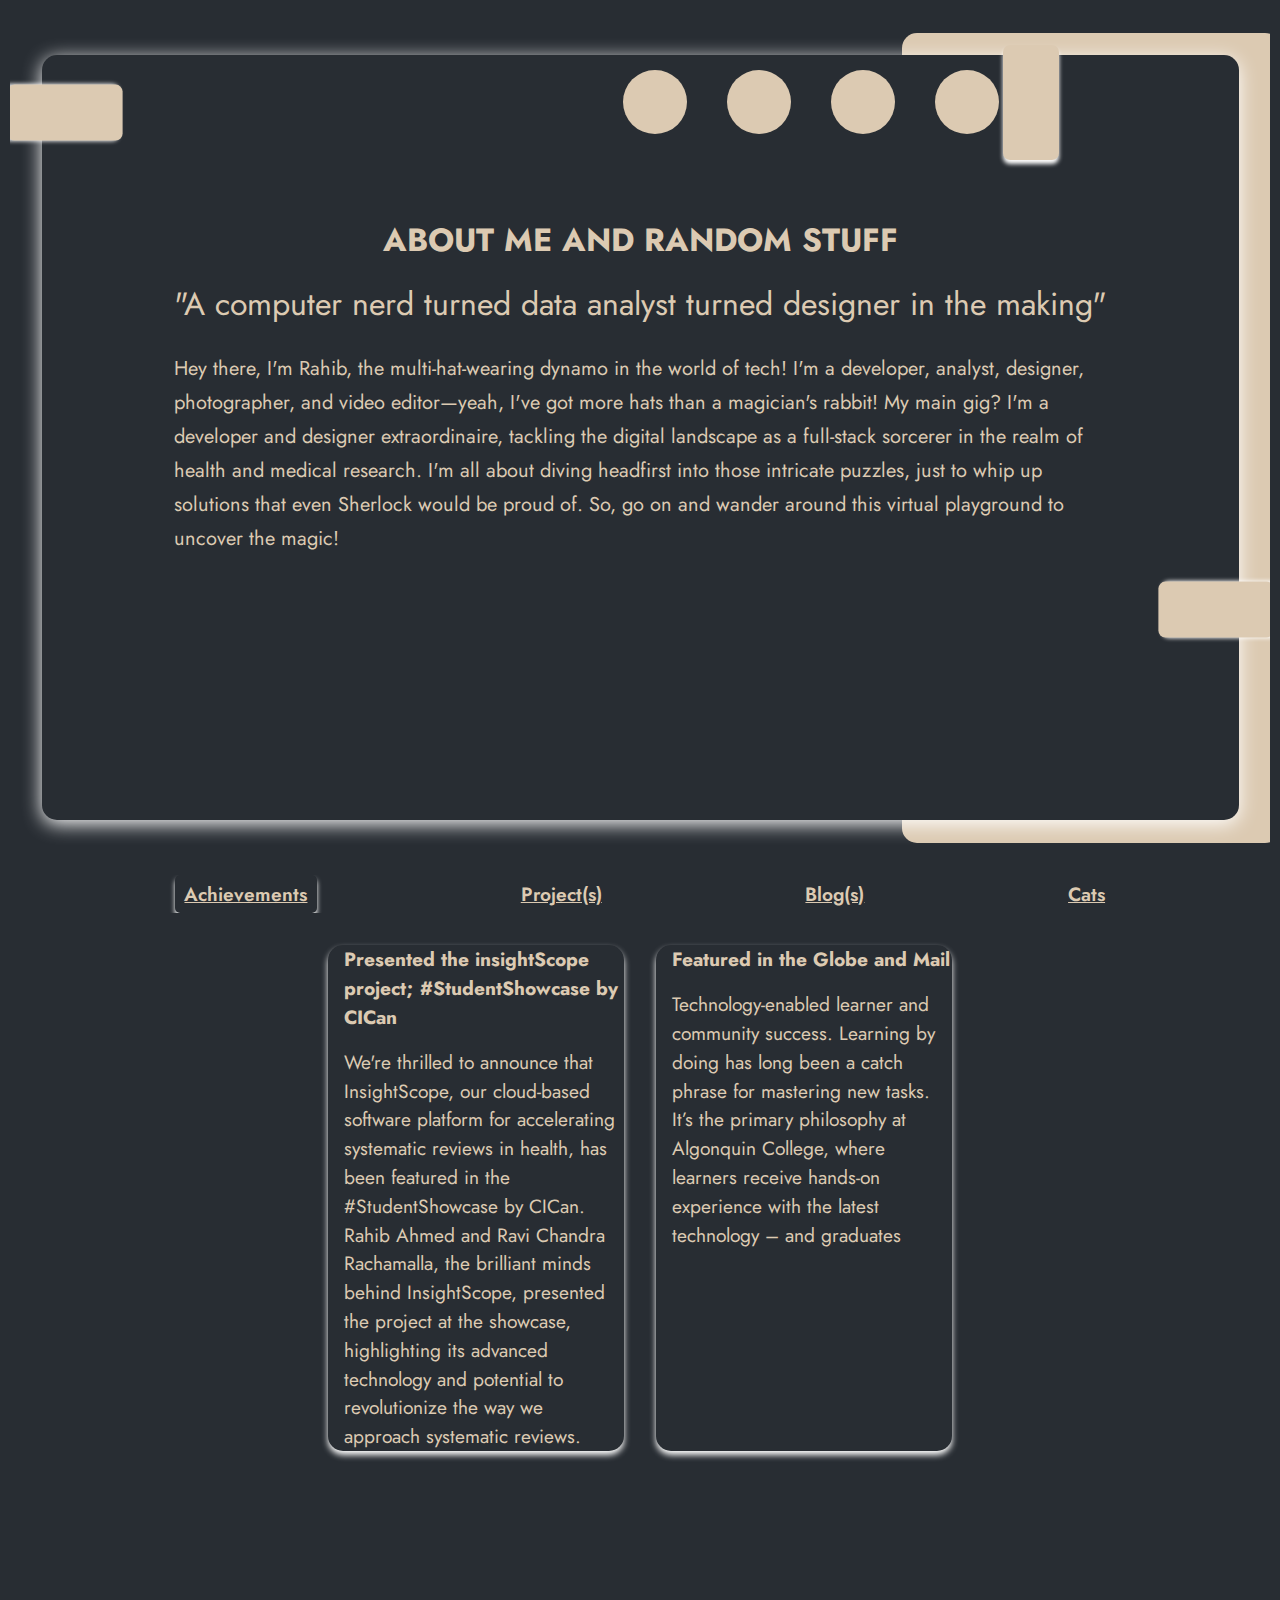
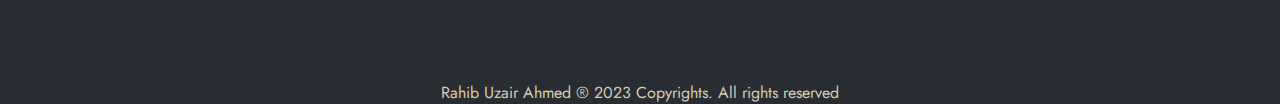
==== pages/about.html @ 77d01d2f "Initial commit" ====
<!DOCTYPE html>
<html lang="en">

<head>
    <meta charset="UTF-8">
    <meta http-equiv="X-UA-Compatible" content="IE=edge">
    <meta name="viewport" content="width=device-width, initial-scale=1.0">
    <!-- Third party css stylesheet -->
    <link rel="stylesheet" href="./../css/reset.css" />
    <link rel="stylesheet" href="https://cdnjs.cloudflare.com/ajax/libs/font-awesome/5.11.2/css/all.min.css"
        integrity="sha512-0S+nbAYis87iX26mmj/+fWt1MmaKCv80H+Mbo+Ne7ES4I6rxswpfnC6PxmLiw33Ywj2ghbtTw0FkLbMWqh4F7Q=="
        crossorigin="anonymous" referrerpolicy="no-referrer" />

    <!-- Custom Stylesheets -->
    <link rel="stylesheet" href="../css/style.css" />
    <link rel="stylesheet" href="../css/about.css" />

    <title>Rahib Uzair Ahmed</title>
</head>

<body>
    <header>
        <div class="main-hero-container">
            <div class="hero-box-behind"></div>
            <div class="hero-box">
                <div class="chain-box-style chain-1" id="chain-1"><i class="fas fa-star fa-spin star-icon"></i></div>
                <div id="chain-2" class="chain-box-style chain-2"><i class="fas fa-star fa-spin star-icon"></i></div>
                <div class="chain-box-style chain-3"></div>
                <div class="nav-menu">
                    <div class="nav-circle-container">
                        <a href="./resume.html">
                            <div class="circle-menu-style nav-circle-2"><i class="nav-circle-style fas fa-file"></i>
                            </div>
                        </a>
                        <a href="./contact.html">
                            <div class="circle-menu-style nav-circle-1"><i class="nav-circle-style far fa-address-book"></i>
                            </div>
                        </a>
                        <a href="./about.html">
                            <div class="circle-menu-style nav-circle-2"><i class="nav-circle-style fas fa-id-badge"></i>
                            </div>
                        </a>
                        <a href="./../index.html">
                            <div class="circle-menu-style nav-circle-3"><i class="nav-circle-style fas fa-home"></i>
                            </div>
                        </a>
                    </div>
                </div>

                <div class="hero-text">
                    <div class="name-style">ABOUT ME AND RANDOM STUFF</div>
                    <div class="small-description">"A computer nerd turned data analyst turned designer in the making"
                    </div>
                    <p class="about-me-description">Hey there, I'm Rahib, the multi-hat-wearing dynamo in the world of tech! I'm a developer,
                        analyst, designer, photographer, and video editor—yeah, I've got more hats than a magician's
                        rabbit! My main gig? I'm a developer and designer extraordinaire, tackling the digital landscape
                        as a full-stack sorcerer in the realm of health and medical research. I'm all about diving
                        headfirst into those intricate puzzles, just to whip up solutions that even Sherlock would be
                        proud of. So, go on and wander around this virtual playground to uncover the magic!</p>
                </div>
            </div>
        </div>
    </header>
    <main>
        <div class="tab-container">
            <div id="achievements" class="tab-container-active">Achievements</div>
            <div id="project">Project(s)</div>
            <div id="blog">Blog(s)</div>
            <div id="cats">Cats</div>
        </div>
        <div class="tab-content-container">
            <div id="achievement-container" class="achievement-container">
                <section style="flex-basis: 50%;" class="about-me-card-styles">
                    <h1>Presented the insightScope project; #StudentShowcase by CICan</h1>
                    <p>We're thrilled to announce that InsightScope, our cloud-based software platform for accelerating
                        systematic reviews in health, has been featured in the #StudentShowcase by CICan. Rahib Ahmed
                        and
                        Ravi Chandra Rachamalla, the brilliant minds behind InsightScope, presented the project at the
                        showcase, highlighting its advanced technology and potential to revolutionize the way we
                        approach
                        systematic reviews.</p>
                </section>
                <section style="flex-basis: 50%;" class="about-me-card-styles">
                    <h1>Featured in the Globe and Mail</h1>
                    <p>Technology-enabled learner and community success. Learning by doing has long been a catch phrase
                        for
                        mastering new tasks. It’s the primary philosophy at Algonquin College, where learners receive
                        hands-on experience with the latest technology – and graduates</p>
                </section>
            </div>
            <div id="project-container" class="project-container">
                <section class="about-me-card-styles">
                    <h1>Revolutionizing Waste Management: My Personal Project of Smart Waste Segregator</h1>
                    <p>You know how everyone's talking about sustainable living? Well, I've been working on this little
                        side
                        project called the Smart Waste Segregator that can make a big difference! The Segregator is a
                        system
                        that lets households and public areas easily sort their trash into different categories like
                        plastic, glass, and paper, using advanced software to track and optimize the process.</p>
                </section>
            </div>
            <div style="flex-wrap: wrap;" id="blog-container" class="blog-container">
                <section style="flex-basis: 50%;" class="about-me-card-styles">
                    <h1>Render Chan: The Ninja of Dynamic Forms</h1>
                    <p>Are you tired of spending countless hours building complex forms for your website or application?
                        Fear not, my friend! I have created a rendering engine logic called Render Chan that can do the
                        hard
                        work for you. With just 80 lines of code, this customizable form can handle validation errors
                        and
                        form submissions, leaving you with more time to focus on the important things in life, like
                        eating
                        pizza.</p>
                </section>
                <section style="flex-basis: 50%;" class="about-me-card-styles">
                    <h1>Say Goodbye to Lag with Mega Navigation</h1>
                    <p>Are you tired of waiting for your website to load every time you switch pages? Do you find
                        yourself
                        staring at a blank screen, wondering if your internet connection has abandoned you? Fear not, my
                        friend! I have created a navigation logic that will leave your website running like a well-oiled
                        machine.</p>
                </section>
                <section style="flex-basis: 100%;" class="about-me-card-styles">
                    <h1>How to Build a Custom React Hook to Manage Form State</h1>
                    <p>Are you tired of writing the same boilerplate code to manage form state in your React
                        applications?
                        Look no further than custom hooks! In this post, we'll walk through the steps to build a custom
                        React hook that will handle form state for you, saving you time and headache.</p>
                </section>
            </div>
            <div id="cats-container" class="cats-container">
                <section class="about-me-card-styles">
                    <h1>My thoughts on cats dominating the world</h1>
                    <p>Are you ready for the purrfect takeover? That's right, I'm talking about cats dominating the
                        world!
                        These fluffy felines have been slowly but surely taking over our hearts and homes, but what if I
                        told you they were also taking over the world? That's right, cats have been plotting their world
                        domination for centuries, and I for one welcome our new feline overlords</p>
                </section>
            </div>
        </div>
    </main>
    <footer>
        Rahib Uzair Ahmed &reg; 2023 Copyrights. All rights reserved
    </footer>
    <script>
        // Get the chain-1 element
        const chain1 = document.getElementById('chain-1');
        // Get all circle-menu-style elements
        const navCircles = document.querySelectorAll('.circle-menu-style');

        // set initial state to false for circle visibility
        let isMenuVisible = true;

        // Add click event listener to chain-1
        chain1.addEventListener('click', () => {
            if (isMenuVisible) {
                console.log('inside is visible', isMenuVisible)
                // apply the hide circle animation if they are visible and chain1 is clicked
                navCircles.forEach(circle => {
                    circle.style.animation = 'circle-hide-animation 1s ease-in-out forwards';
                });
                // set state to false
                isMenuVisible = false;
            } else {
                // apply the show animation if circle are hidden and update the state to true
                navCircles.forEach(circle => {
                    circle.style.animation = 'circle-show-animation 1s ease-in';
                });
                isMenuVisible = true;
            }
        });
    </script>
    <script>
        // handle the active tabs
        const achievementId = document.getElementById('achievements')
        const projectId = document.getElementById('project')
        const blogId = document.getElementById('blog')
        const catsId = document.getElementById('cats')

        const achievementTab = document.getElementById('achievement-container')
        const projectTab = document.getElementById('project-container')
        const blogTab = document.getElementById('blog-container')
        const catTab = document.getElementById('cats-container')

        achievementId.addEventListener('click', () => {
            location.reload()
        })
        projectId.addEventListener('click', () => {
            projectTab.style.display = 'flex';
            achievementTab.style.display = 'none';
            blogTab.style.display = 'none';
            catTab.style.display = 'none';
            achievementId.classList.remove('tab-container-active')
            projectId.classList.add('tab-container-active')
            blogId.classList.remove('tab-container-active')
            catsId.classList.remove('tab-container-active')

        })
        blogId.addEventListener('click', () => {
            projectTab.style.display = 'none';
            blogTab.style.display = 'flex'
            achievementTab.style.display = 'none';
            catTab.style.display = 'none';
            achievementId.classList.remove('tab-container-active')
            projectId.classList.remove('tab-container-active')
            blogId.classList.add('tab-container-active')
            catsId.classList.remove('tab-container-active')
        })
        catsId.addEventListener('click', () => {
            projectTab.style.display = 'none';
            blogTab.style.display = 'none'
            achievementTab.style.display = 'none';
            catTab.style.display = 'flex';
            achievementId.classList.remove('tab-container-active')
            projectId.classList.remove('tab-container-active')
            blogId.classList.remove('tab-container-active')
            catsId.classList.add('tab-container-active')
        })

    </script>
</body>

</html>
---- css/style.css ----
@font-face {
    font-family: jost;
    src: url(../utils/font-family/Jost-VariableFont_wght.ttf);
}

:root {
    --primary-color: #DCCAB2;
    --secondary-color: #282D33;
    color: var(--primary-color);
    font-family: jost, sans-serif;
}

body {
    background-color: var(--secondary-color);
    min-height: calc(100vh - 60px);
}

header {
    padding: 10px;
}

main {
    min-height: 90vh;
}

footer {
    display: flex;
    align-items: center;
    justify-content: center;
    width: 100%;
    font-family: Jost, sans-serif;
    text-align: center;
}

a {
    color: inherit; /* blue colors for links too */
    text-decoration: underline; /* no underline */
}

.image-in-box {
    height: inherit;
    width: inherit;
    border-radius: inherit;
    object-fit: cover;
}
---- css/about.css ----
.main-hero-container {
    display: flex;
    align-items: center;
    justify-content: center;
    height: 270px;
    width: 100%;
    position: relative;
    overflow: hidden;
}

.hero-box-behind {
    position: absolute;
    border-radius: 15px;
    background-color: var(--primary-color);
    height: 250px;
    right: -10px;
    width: 40%;
    z-index: 1;
    overflow: hidden;
}

.hero-box {
    display: flex;
    flex-direction: column;
    width: 95%;
    height: 225px;
    background-color: var(--secondary-color);
    box-shadow: 0px 4px 19px 0px #FFFFFF;
    z-index: 2;
    border-radius: 15px;
    position: relative;
}

.chain-box-style {
    display: flex;
    align-items: center;
    justify-content: center;
    height: auto;
    width: auto;
    background-color: var(--primary-color);
    position: absolute;
    border-radius: 7px;
    box-shadow: 0px 4px 4px 0px #FFFFFF;
    color: var(--secondary-color);
}

.star-icon {
    font-size: 1.2em;
    transition: all 1s;
    color: var(--secondary-color);
}

.chain-1 {
    top: -10px;
    right: 20%;
    height: 4.2em;
    width: 1.5em;
    cursor: pointer;
    z-index: 3;
    /* transition the chain 1 on hover for height property */
    transition: height 1s;
}

.chain-1:hover {
    background-color: var(--secondary-color);
}

.chain-1:hover .star-icon{
    color: var(--primary-color);
}

.chain-2 {
    top: 0%;
    left: -5px;
    height: 3.4em;
    width: 1.5em;
    transform: rotate(90deg);
}

.chain-3 {
    bottom: 20%;
    right: -5px;
    height: 3.4em;
    width: 1.5em;
    transform: rotate(-90deg);
}

.nav-menu {
    display: flex;
    flex-basis: 20%;
    align-items: center;
    position: relative;
    width: 100%;
    border-radius: 15px;
    flex-direction: row-reverse;
}

.circle-menu-style {
    display: flex;
    align-items: center;
    justify-content: center;
    height: 2.5em;
    width: 2.5em;
    border-radius: 50%;
    background-color: var(--primary-color);
    cursor: pointer;
    z-index: 5;
    transition: all 0.5s;
    position: relative;
}
/* transition the height and width with 0.5s */
.circle-menu-style:hover {
    height: 3.5em;
    width: 3.5em;
}

.nav-circle-1 {
    animation: circle-animation 1s linear forwards 3s;
    /* set it when done with the whole part */
}
.nav-circle-2 {
    animation: circle-animation 1s linear forwards 2s;
    /* set it when done with the whole part */
}

.nav-circle-3 {
    animation: circle-animation 1s linear forwards 1s;
    /* set it when done with the whole part */
}

.nav-circle-container {
    display: flex;
    gap: 1em;
    flex-direction: row;
    position: absolute;
    right: 30%;
    z-index: 999;
}

.abstract-box-container {
    display: flex;
    flex-direction: column;
    gap: 1em;
    align-items: center;
    justify-content: center;
    justify-self: center;
    padding: 1em;
}

/* hero mian component text */
.hero-text {
    padding: 1em;
    max-width: 100%;
}

.name-style {
    font-size: 2em;
    font-weight: bolder;
    font-family: jost, sans-serif;
    text-align: center;
}

.small-description {
    padding-top: 1em;
    font-family: jost, sans-serif;
    opacity: 1;
    text-align: center;
    font-size: 1.2em;
}

.nav-circle-style {
    color: #282D33; 
    font-size: 1.5em;
}

.about-me-card-styles {
    display: flex;
    flex-direction: column;
    gap: 1em;
    width: 95%;
    min-height: 280px;
    background-color: var(--secondary-color);
    box-shadow: 0px 4px 6px 0px #FFFFFF;
    z-index: 2;
    border-radius: 15px;
    padding-left: 1em;
    overflow: scroll;
    margin-top: 1em;
}

.about-me-card-styles::-webkit-scrollbar {
    width: 0;
}

.about-me-card-styles h1 {
    font-size: larger;
    font-weight: bolder;
    line-height: 1.5em;
}

.about-me-card-styles p {
    font-size: larger;
    line-height: 1.5em;
}


.tab-container {
    display: flex;
    flex-direction: row;
    align-items: center;
    justify-content: space-evenly;
    gap: 1.5em;
    overflow: scroll;
    text-decoration: underline;
    cursor: pointer;
    font-size: larger;
    font-weight: 600;
}

.tab-container::-webkit-scrollbar {
    width: 0;
}

.tab-container-active {
    background-color: var(--secondary-color);
    box-shadow: 0px 4px 5px 0px #FFFFFF;
    padding: 0.5em;
    border-radius: 5px;
}

.achievement-container {
    display: flex;
    flex-direction: column;
    gap: 2em;
    justify-content: center;
}
.project-container {
    display: none;
    flex-direction: column;
    gap: 2em;
    justify-content: center;

}
.blog-container {
    display: none;
    flex-direction: column;
    gap: 2em;
    justify-content: center;

}
.cats-container {
    display: none;
    flex-direction: column;
    gap: 2em;
    justify-content: center;

}

.tab-content-container {
    display: flex;
    padding: 1em;
    margin-bottom: 2em;
    align-items: center;
    justify-content: center;
}

main {
    display: flex;
    flex-direction: column;
}

.about-me-description {
    margin-top: 1rem;
    font-size: 20px;
    line-height: 1.7;
    width: 80%;
    align-items: center;
    justify-content: center;
    margin-left: 10%;
    margin-top: 2rem;
}

/* animate text opacity from 0 to 1, used in script */
@keyframes text-animation {
    from {
        opacity: 0;
    }
    to {
        opacity: 1;
    }
}

/* animate circle from opacity 0 to 1 on Y axis */
@keyframes circle-animation {
    0% {
        opacity: 0;
        transform: translate(0%, -200%) scale(1);
    }

    100% {
        opacity: 1;
        transform: translate(0, 0) scale(1);
    }
}

/* this animation handle nav-menu hidden property from opacity 1 to 0 on X axis */
@keyframes circle-hide-animation {
    from {
        opacity: 1;
        transform: translateX(0%);
    }

    to {
        opacity: 0;
        transform: translateX(50%);
    }
}

/* this animation handle nav-menu show property */
@keyframes circle-show-animation {
    from {
        opacity: 0;
        transform: translateX(50%);
    }

    to {
        opacity: 1;
        transform: translateX(0%);
    }
}

/* for the screen size 480px and larger*/
@media screen and (min-width: 30em) {
    .main-hero-container {
        height: 400px;
    }

    .hero-box-behind {
        height: 350px;
        width: 30%;
    }

    .hero-box {
        height: 325px;
    }

    .chain-1 {
        right: 15%;
        height: 6.2em;
        width: 2.5em;
    }

    .chain-2 {
        height: 6.2em;
        width: 2.5em;
    }

    .chain-3 {
        height: 6.2em;
        width: 2.5em;
    }
    .star-icon {
        font-size: 1.5em;
    }
    .skill-container {
        flex-direction: row;
        transform: rotate(0deg);
        transition: all 1s;
    }
    .skill-card {
        flex-basis: calc(100% / 2 - 10px);
    }
    .small-description {
        font-size: 1.6em;
    }
}

@media screen and (min-width: 580px) {
    .nav-circle-style {
        font-size: 2em;
    }
    .nav-circle-1 {
        height: 3em !important;
        width: 3em !important;
    }
    .nav-circle-2 {
        height: 3em !important;
        width: 3em !important;
    }
    .nav-circle-3 {
        height: 3em !important;
        width: 3em !important;
    }
    .nav-circle-container {
        gap: 2em;
        right: 25%;
    }
}

/* for the screen size 768px and larger */
@media screen and (min-width: 48em) {
    .main-hero-container {
        height: 95vh;
    }

    .hero-box-behind {
        height: 90vh;
        width: 30%;
    }

    .hero-box {
        height: 85vh;
    }

    .chain-1 {
        right: 15%;
        height: 6.2em;
        width: 2.5em;
        transition: all 1s;
    }

    .chain-2 {
        height: 6.2em;
        width: 2.5em;
    }

    .chain-3 {
        height: 6.2em;
        width: 2.5em;
    }
    .star-icon {
        font-size: 2em;
    }
    .abstract-box-container {
        grid-template-columns: 1fr 1fr;
        grid-template-rows: repeat(3, auto);
    }
    .small-description {
        font-size: 2em;
    }
    .nav-circle-style {
        font-size: 2.5em;
    }
    .nav-circle-1 {
        height: 4em !important;
        width: 4em !important;
    }
    .nav-circle-2 {
        height: 4em !important;
        width: 4em !important;
    }
    .nav-circle-3 {
        height: 4em !important;
        width: 4em !important;
    }
    .nav-circle-container {
        gap: 2em;
        top: 10%;
        right: 25%;
    }
    .achievement-container {
        display: flex;
        flex-wrap: wrap;
        flex-direction: row;
        gap: 2em;
    }
    .blog-container {
        flex-direction: row;
        gap: 2em;
    }
    .project-container {
        flex-direction: row;
        gap: 2em;
    }
    .cats-container {
        flex-direction: row;
        gap: 2em;
    }
    .about-me-card-styles {
        max-width: 280px;
    }
}

/* for the screen size 960px and larger*/
@media screen and (min-width: 60em) {
    .chain-1 {
        right: 15%;
        height: 7.2em;
        width: 3.5em;
    }

    .chain-2 {
        height: 7.2em;
        width: 3.5em;
    }

    .chain-3 {
        height: 7.2em;
        width: 3.5em;
    }
    .star-icon {
        font-size: 2.2em;
    }
    .nav-circle-style {
        font-size: 2.5em;
    }
    .nav-circle-1 {
        height: 4em !important;
        width: 4em !important;
    }
    .nav-circle-2 {
        height: 4em !important;
        width: 4em !important;
    }
    .nav-circle-3 {
        height: 4em !important;
        width: 4em !important;
    }
    .nav-circle-container {
        gap: 2.5em;
        top: 10%;
        right: 20%;
    }
}

/* for the screen size 1160px and larger*/
@media screen and (min-width: 72.5em) {}
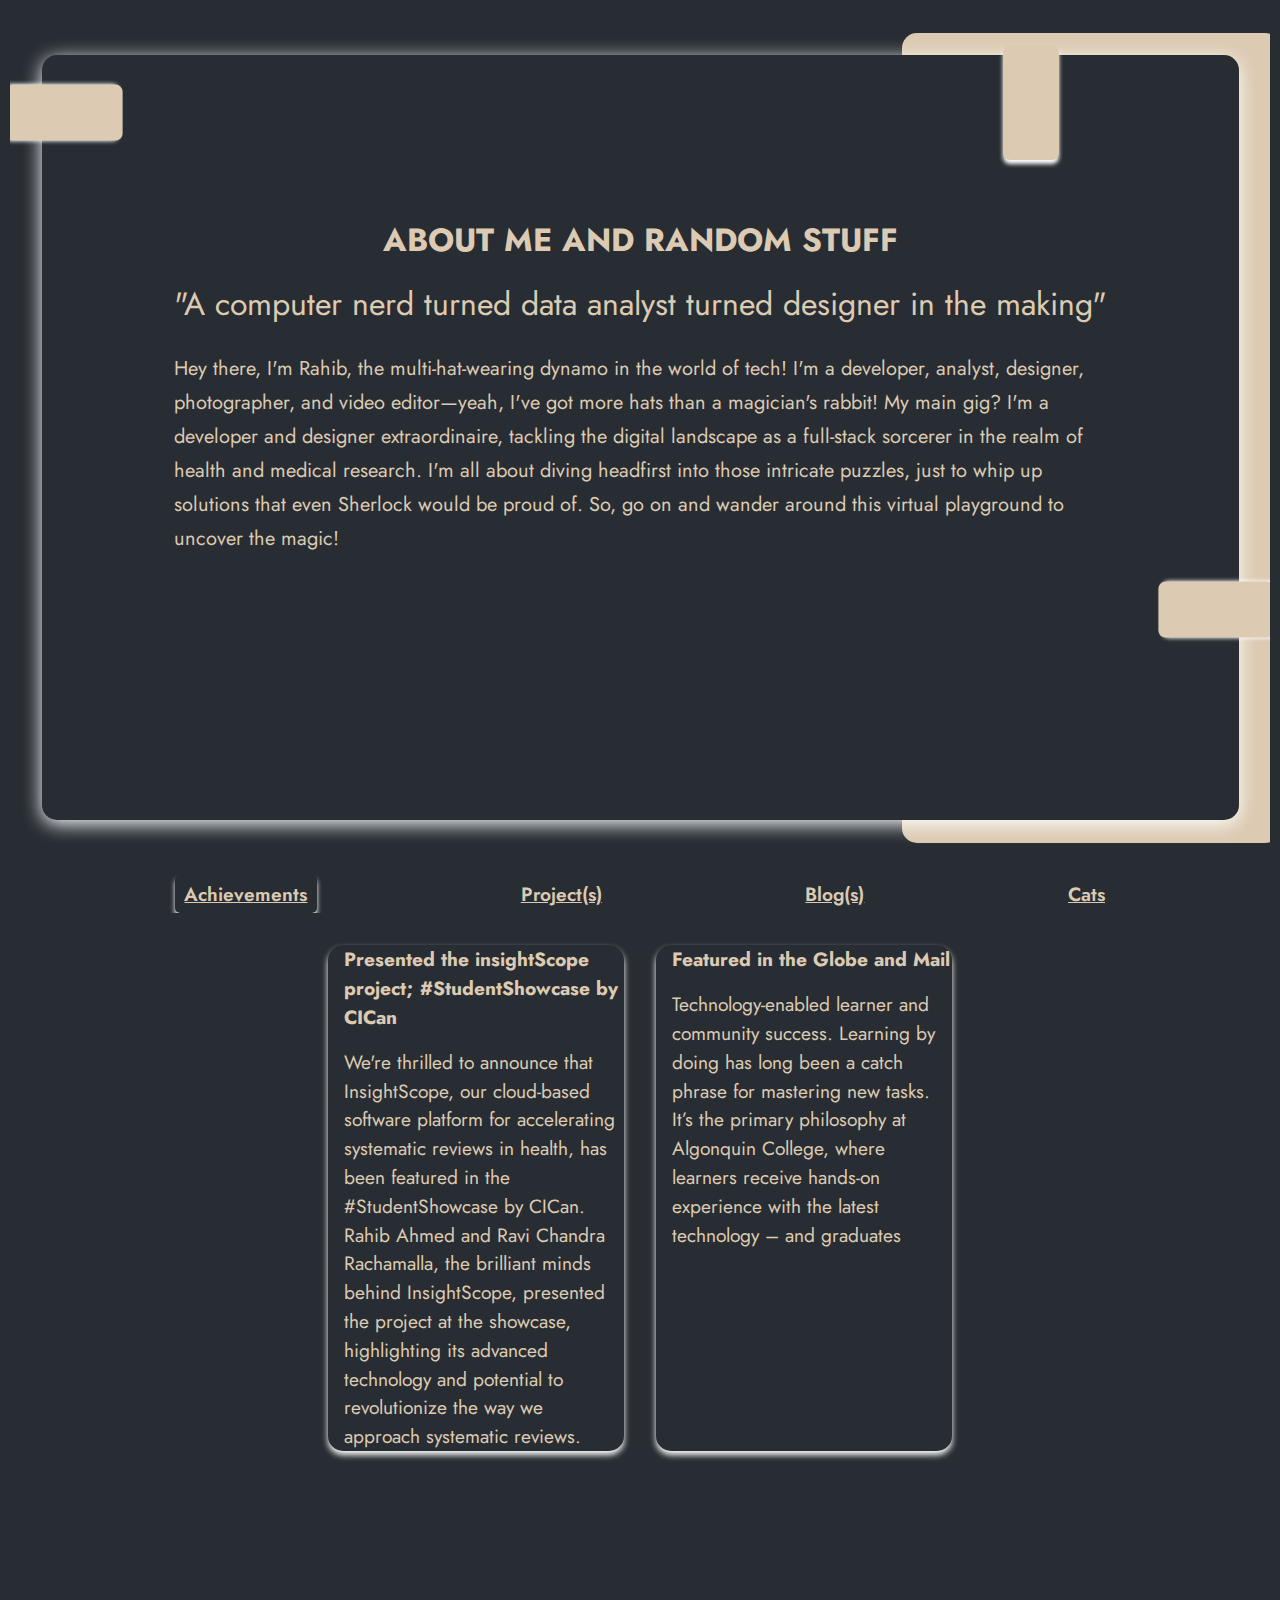
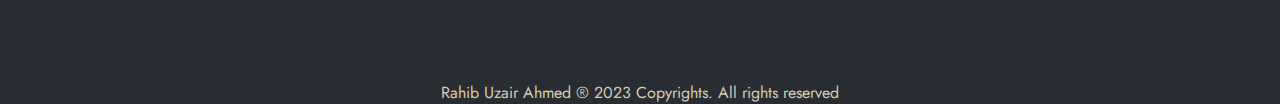
==== commit 74bec316: "Fixed animation for nav bars, and added mobile functionality for home page" ====
--- a/pages/about.html
+++ b/pages/about.html
@@ -29,11 +29,11 @@
                 <div class="nav-menu">
                     <div class="nav-circle-container">
                         <a href="./resume.html">
-                            <div class="circle-menu-style nav-circle-2"><i class="nav-circle-style fas fa-file"></i>
+                            <div class="circle-menu-style nav-circle-4"><i class="nav-circle-style fas fa-file"></i>
                             </div>
                         </a>
                         <a href="./contact.html">
-                            <div class="circle-menu-style nav-circle-1"><i class="nav-circle-style far fa-address-book"></i>
+                            <div class="circle-menu-style nav-circle-3"><i class="nav-circle-style far fa-address-book"></i>
                             </div>
                         </a>
                         <a href="./about.html">
@@ -41,7 +41,7 @@
                             </div>
                         </a>
                         <a href="./../index.html">
-                            <div class="circle-menu-style nav-circle-3"><i class="nav-circle-style fas fa-home"></i>
+                            <div class="circle-menu-style nav-circle-1"><i class="nav-circle-style fas fa-home"></i>
                             </div>
                         </a>
                     </div>
@@ -154,17 +154,26 @@
         // Add click event listener to chain-1
         chain1.addEventListener('click', () => {
             if (isMenuVisible) {
-                console.log('inside is visible', isMenuVisible)
-                // apply the hide circle animation if they are visible and chain1 is clicked
-                navCircles.forEach(circle => {
-                    circle.style.animation = 'circle-hide-animation 1s ease-in-out forwards';
-                });
+                const hidingPromises = navCircles.forEach(circle => {
+                    return new Promise((resolve, reject) => {
+                        circle.style.animation = 'circle-hide-animation 1s ease-in-out forwards';
+                        
+                        // Using 'animationend' event to resolve the promise when the animation ends
+                        circle.addEventListener('animationend', () => {
+                        resolve(circle);
+                    }, { once: true }); // Adding the event listener to fire only once
+                    }).then(circle => {
+                        circle.style.display = 'none';
+                    });
+                    });
                 // set state to false
                 isMenuVisible = false;
             } else {
                 // apply the show animation if circle are hidden and update the state to true
                 navCircles.forEach(circle => {
                     circle.style.animation = 'circle-show-animation 1s ease-in';
+                    circle.style.opacity = '1';
+                    circle.style.display = 'flex';
                 });
                 isMenuVisible = true;
             }
--- a/css/about.css
+++ b/css/about.css
@@ -115,18 +115,49 @@
 }
 
 .nav-circle-1 {
-    animation: circle-animation 1s linear forwards 3s;
+    animation: circle-animation 0.7s linear forwards 1s;
     /* set it when done with the whole part */
 }
 .nav-circle-2 {
-    animation: circle-animation 1s linear forwards 2s;
+    animation: circle-animation 0.7s linear forwards 1.5s;
     /* set it when done with the whole part */
 }
 
 .nav-circle-3 {
-    animation: circle-animation 1s linear forwards 1s;
+    animation: circle-animation 0.7s linear forwards 2s;
     /* set it when done with the whole part */
 }
+
+.nav-circle-4 {
+    animation: circle-animation 0.7s linear forwards 2.5s;
+    /* set it when done with the whole part */
+}
+
+.nav-circle-4:hover::after {
+    content: "Resume";
+    position: absolute;
+    bottom: -25px;
+    width: max-content;
+}
+.nav-circle-3:hover::after {
+    content: "Contact";
+    position: absolute;
+    bottom: -25px;
+    width: max-content;
+}
+.nav-circle-2:hover::after {
+    content: "About Me";
+    position: absolute;
+    bottom: -25px;
+    width: max-content;
+}
+.nav-circle-1:hover::after {
+    content: "Home";
+    position: absolute;
+    bottom: -25px;
+    width: max-content;
+}
+
 
 .nav-circle-container {
     display: flex;
@@ -382,14 +413,22 @@
     .nav-circle-1 {
         height: 3em !important;
         width: 3em !important;
+        opacity: 0;
     }
     .nav-circle-2 {
         height: 3em !important;
         width: 3em !important;
+        opacity: 0;
     }
     .nav-circle-3 {
         height: 3em !important;
         width: 3em !important;
+        opacity: 0;
+    }
+    .nav-circle-4 {
+        height: 3em !important;
+        width: 3em !important;
+        opacity: 0;
     }
     .nav-circle-container {
         gap: 2em;
@@ -444,14 +483,22 @@
     .nav-circle-1 {
         height: 4em !important;
         width: 4em !important;
+        opacity: 0;
     }
     .nav-circle-2 {
         height: 4em !important;
         width: 4em !important;
+        opacity: 0;
     }
     .nav-circle-3 {
         height: 4em !important;
         width: 4em !important;
+        opacity: 0;
+    }
+    .nav-circle-4 {
+        height: 4em !important;
+        width: 4em !important;
+        opacity: 0;
     }
     .nav-circle-container {
         gap: 2em;
@@ -507,14 +554,22 @@
     .nav-circle-1 {
         height: 4em !important;
         width: 4em !important;
+        opacity: 0;
     }
     .nav-circle-2 {
         height: 4em !important;
         width: 4em !important;
+        opacity: 0;
     }
     .nav-circle-3 {
         height: 4em !important;
         width: 4em !important;
+        opacity: 0;
+    }
+    .nav-circle-4 {
+        height: 4em !important;
+        width: 4em !important;
+        opacity: 0;
     }
     .nav-circle-container {
         gap: 2.5em;
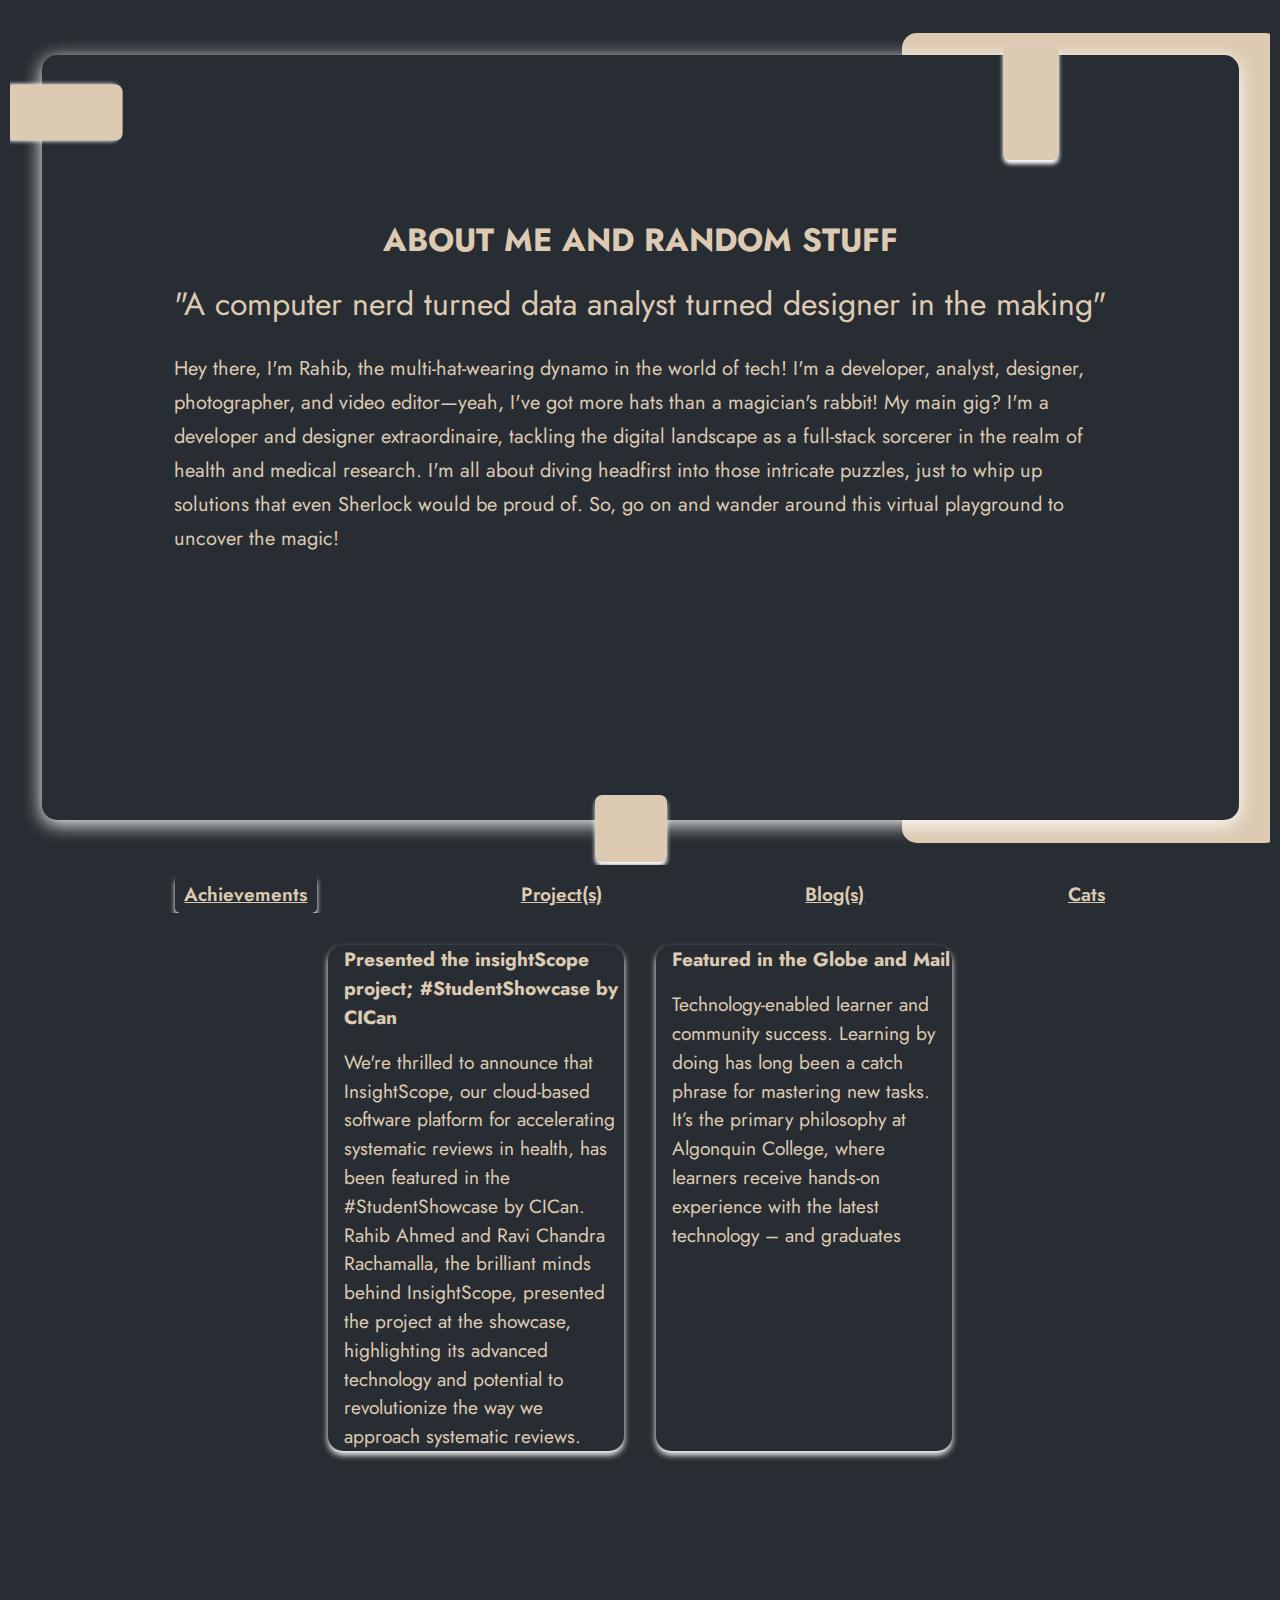
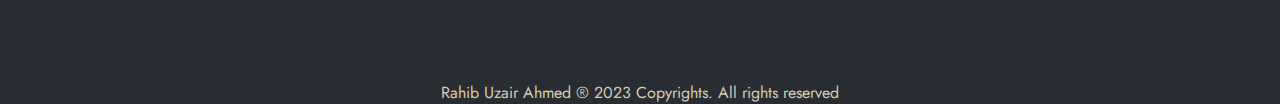
==== commit 821937fe: "Arrow position fixd" ====
--- a/pages/about.html
+++ b/pages/about.html
@@ -13,6 +13,7 @@
 
     <!-- Custom Stylesheets -->
     <link rel="stylesheet" href="../css/style.css" />
+    <link rel="stylesheet" href="../css/main_content.css" />
     <link rel="stylesheet" href="../css/about.css" />
 
     <title>Rahib Uzair Ahmed</title>
@@ -20,20 +21,23 @@
 
 <body>
     <header>
-        <div class="main-hero-container">
+        <div id="main-hero" class="main-hero-container">
             <div class="hero-box-behind"></div>
             <div class="hero-box">
                 <div class="chain-box-style chain-1" id="chain-1"><i class="fas fa-star fa-spin star-icon"></i></div>
                 <div id="chain-2" class="chain-box-style chain-2"><i class="fas fa-star fa-spin star-icon"></i></div>
-                <div class="chain-box-style chain-3"></div>
+                <div id="chain-3" class="chain-box-style chain-3">
+                    <i id="arrow-scroll-to-next" class="scroll-to-next fas fa-chevron-down"></i>
+                </div>
                 <div class="nav-menu">
                     <div class="nav-circle-container">
-                        <a href="./resume.html">
+                        <a target="_blank" href="./../images/rahibAhmedResume.pdf">
                             <div class="circle-menu-style nav-circle-4"><i class="nav-circle-style fas fa-file"></i>
                             </div>
                         </a>
                         <a href="./contact.html">
-                            <div class="circle-menu-style nav-circle-3"><i class="nav-circle-style far fa-address-book"></i>
+                            <div class="circle-menu-style nav-circle-3"><i
+                                    class="nav-circle-style far fa-address-book"></i>
                             </div>
                         </a>
                         <a href="./about.html">
@@ -47,11 +51,15 @@
                     </div>
                 </div>
 
-                <div class="hero-text">
+                <div class="hero-text-other-pages">
                     <div class="name-style">ABOUT ME AND RANDOM STUFF</div>
-                    <div class="small-description">"A computer nerd turned data analyst turned designer in the making"
+                    <div class="small-description-other-pages">"A computer nerd turned data analyst turned designer in
+                        the making"
                     </div>
-                    <p class="about-me-description">Hey there, I'm Rahib, the multi-hat-wearing dynamo in the world of tech! I'm a developer,
+                    <p id="desc-desktop" class="about-me-description">
+                        Hey there, I'm Rahib, the multi-hat-wearing dynamo
+                        in the world of
+                        tech! I'm a developer,
                         analyst, designer, photographer, and video editor—yeah, I've got more hats than a magician's
                         rabbit! My main gig? I'm a developer and designer extraordinaire, tackling the digital landscape
                         as a full-stack sorcerer in the realm of health and medical research. I'm all about diving
@@ -62,13 +70,16 @@
         </div>
     </header>
     <main>
+        <div id="desc-mobile">
+
+        </div>
         <div class="tab-container">
             <div id="achievements" class="tab-container-active">Achievements</div>
             <div id="project">Project(s)</div>
             <div id="blog">Blog(s)</div>
             <div id="cats">Cats</div>
         </div>
-        <div class="tab-content-container">
+        <div id="tab-content-container" class="tab-content-container">
             <div id="achievement-container" class="achievement-container">
                 <section style="flex-basis: 50%;" class="about-me-card-styles">
                     <h1>Presented the insightScope project; #StudentShowcase by CICan</h1>
@@ -157,15 +168,15 @@
                 const hidingPromises = navCircles.forEach(circle => {
                     return new Promise((resolve, reject) => {
                         circle.style.animation = 'circle-hide-animation 1s ease-in-out forwards';
-                        
+
                         // Using 'animationend' event to resolve the promise when the animation ends
                         circle.addEventListener('animationend', () => {
-                        resolve(circle);
-                    }, { once: true }); // Adding the event listener to fire only once
+                            resolve(circle);
+                        }, { once: true }); // Adding the event listener to fire only once
                     }).then(circle => {
                         circle.style.display = 'none';
                     });
-                    });
+                });
                 // set state to false
                 isMenuVisible = false;
             } else {
@@ -227,6 +238,35 @@
         })
 
     </script>
+    <script>
+        const descMobile = document.getElementById('desc-mobile')
+        const descDesktop = document.getElementById('desc-desktop')
+        if (window.innerWidth >= 768) {
+            descMobile.style.display = 'none'
+
+        } else {
+            descMobile.innerHTML = descDesktop.outerHTML
+            descDesktop.style.display = 'none'
+            descMobile.style.display = 'flex'
+        }
+    </script>
+    <script>
+        const chevronScroll = document.getElementById('chain-3');
+        const scrollToNext = document.getElementById('arrow-scroll-to-next');
+        const scrollToContent = document.getElementById('tab-content-container')
+        const scrollToHeader = document.getElementById('main-hero')
+        chevronScroll.addEventListener('click', () => {
+            if (scrollToNext.classList.contains('fa-chevron-down')) {
+                scrollToContent.scrollIntoView({ behavior: 'smooth' });
+                scrollToNext.classList.remove('fa-chevron-down');
+                scrollToNext.classList.add('fa-chevron-up');
+            } else {
+                scrollToHeader.scrollIntoView({ behavior: 'smooth' });
+                scrollToNext.classList.remove('fa-chevron-up');
+                scrollToNext.classList.add('fa-chevron-down');
+            }
+        });
+    </script>
 </body>
 
-</html>
+</html>--- a/css/style.css
+++ b/css/style.css
@@ -33,8 +33,10 @@
 }
 
 a {
-    color: inherit; /* blue colors for links too */
-    text-decoration: underline; /* no underline */
+    color: inherit;
+    /* blue colors for links too */
+    text-decoration: underline;
+    /* no underline */
 }
 
 .image-in-box {
@@ -42,4 +44,4 @@
     width: inherit;
     border-radius: inherit;
     object-fit: cover;
-}
+}--- a/css/main_content.css
+++ b/css/main_content.css
@@ -0,0 +1,868 @@
+.main-hero-container {
+    display: flex;
+    align-items: center;
+    justify-content: center;
+    height: 270px;
+    width: 100%;
+    position: relative;
+    overflow: hidden;
+}
+
+.hero-box-behind {
+    display: none;
+    position: absolute;
+    border-radius: 15px;
+    background-color: var(--primary-color);
+    height: 250px;
+    right: -10px;
+    width: 40%;
+    z-index: 1;
+    overflow: hidden;
+    margin-top: 1.5rem;
+}
+
+.hero-box {
+    display: flex;
+    flex-direction: column;
+    width: 95%;
+    height: 225px;
+    background-color: var(--secondary-color);
+    box-shadow: 0px 4px 19px 0px #FFFFFF;
+    z-index: 2;
+    border-radius: 15px;
+    position: relative;
+    margin-top: 1.5rem;
+}
+
+.scroll-to-next {
+    display: flex;
+    align-items: center;
+    justify-content: center;
+    cursor: pointer;
+    font-size: 2rem;
+}
+
+.image-container {
+    position: absolute;
+    height: inherit;
+    width: 50%;
+    right: 0;
+}
+
+.me-image-container {
+    display: flex;
+    align-items: center;
+    justify-content: center;
+}
+
+.hero-image {
+    height: 96%;
+    width: 96%;
+    border-top-right-radius: 15px;
+    border-bottom-right-radius: 15px;
+    object-fit: cover;
+}
+
+.chain-box-style {
+    display: flex;
+    align-items: center;
+    justify-content: center;
+    height: auto;
+    width: auto;
+    background-color: var(--primary-color);
+    position: absolute;
+    border-radius: 7px;
+    box-shadow: 0px 4px 4px 0px #FFFFFF;
+    color: var(--secondary-color);
+}
+
+.star-icon {
+    font-size: 1.2em;
+    transition: all 1s;
+    color: var(--secondary-color);
+}
+
+.chain-1 {
+    display: none;
+    top: -10px;
+    right: 20%;
+    height: 4.2em;
+    width: 1.5em;
+    cursor: pointer;
+    z-index: 3;
+    /* transition the chain 1 on hover for height property */
+    transition: height 1s;
+}
+
+.chain-1:hover {
+    background-color: var(--secondary-color);
+}
+
+.chain-1:hover .star-icon {
+    color: var(--primary-color);
+}
+
+.chain-2 {
+    top: 0%;
+    left: -5px;
+    height: 3.4em;
+    width: 1.5em;
+    transform: rotate(90deg);
+}
+
+.chain-2:hover {
+    background-color: var(--secondary-color);
+}
+
+.chain-2:hover .star-icon {
+    color: var(--primary-color);
+}
+
+.chain-3 {
+    display: none;
+    bottom: -42px;
+    right: calc((95vw - 4.5em)/2);
+    height: 4.2em !important;
+    width: 4.5em !important;
+    transform: rotate(0deg);
+    cursor: pointer;
+}
+
+.nav-menu {
+    display: flex;
+    flex-basis: 20%;
+    align-items: center;
+    position: relative;
+    width: 100%;
+    border-radius: 15px;
+    flex-direction: row-reverse;
+}
+
+.circle-menu-style {
+    display: flex;
+    align-items: center;
+    justify-content: center;
+    height: 2.5em;
+    width: 2.5em;
+    border-radius: 50%;
+    background-color: var(--primary-color);
+    cursor: pointer;
+    z-index: 5;
+    transition: all 0.5s;
+    position: relative;
+}
+
+/* transition the height and width with 0.5s */
+.circle-menu-style:hover {
+    height: 3.5em;
+    width: 3.5em;
+}
+
+.nav-circle-1 {
+    animation: circle-animation 0.7s linear forwards 1s;
+    /* set it when done with the whole part */
+}
+
+.nav-circle-2 {
+    animation: circle-animation 0.7s linear forwards 1.5s;
+    /* set it when done with the whole part */
+}
+
+.nav-circle-3 {
+    animation: circle-animation 0.7s linear forwards 2s;
+    /* set it when done with the whole part */
+}
+
+.nav-circle-4 {
+    animation: circle-animation 0.7s linear forwards 2.5s;
+    /* set it when done with the whole part */
+}
+
+.nav-circle-4::after {
+    content: "Resume";
+    position: absolute;
+    bottom: -25px;
+    width: max-content;
+}
+
+.nav-circle-3::after {
+    content: "Contact";
+    position: absolute;
+    bottom: -25px;
+    width: max-content;
+}
+
+.nav-circle-2::after {
+    content: "About Me";
+    position: absolute;
+    bottom: -25px;
+    width: max-content;
+}
+
+.nav-circle-1::after {
+    content: "Home";
+    position: absolute;
+    bottom: -25px;
+    width: max-content;
+}
+
+.nav-circle-container {
+    display: flex;
+    gap: 2em;
+    flex-direction: row;
+    position: absolute;
+    right: 15%;
+    z-index: 999;
+    top: -2.1rem;
+}
+
+.abstract-box-container {
+    display: flex;
+    flex-direction: column;
+    gap: 1em;
+    align-items: center;
+    justify-content: center;
+    justify-self: center;
+    padding: 1em;
+}
+
+/* hero mian component text */
+.hero-text {
+    display: none;
+    padding: 1em;
+    max-width: 50%;
+}
+
+.name-style {
+    font-size: 2em;
+    font-weight: bolder;
+    font-family: jost, sans-serif;
+}
+
+.small-description {
+    padding-top: 1em;
+    font-family: jost, sans-serif;
+    opacity: 0;
+    max-width: 94%;
+}
+
+.card-style {
+    height: 6em;
+    width: 15em;
+    border-radius: 15px;
+    background: rgb(157, 145, 138);
+    background: linear-gradient(8deg, rgba(157, 145, 138, 1) 0%, rgba(178, 168, 160, 1) 44%, rgba(187, 177, 169, 1) 88%, rgba(220, 202, 178, 1) 100%);
+    box-shadow: 0px 0px 10px 0px var(--primary-color);
+}
+
+.skill-set-container {
+    display: flex;
+    padding: 1em;
+    flex-direction: column;
+    align-items: center;
+    justify-content: center;
+}
+
+.skill-title {
+    font-size: 1.6em;
+    font-weight: bolder;
+    transition: opacity 0.5s ease-in-out;
+    ;
+}
+
+.fade-in {
+    opacity: 0;
+}
+
+.skill-container {
+    display: flex;
+    flex-direction: column;
+    align-items: flex-start;
+    flex-wrap: wrap;
+    justify-content: flex-start;
+    /* transform: rotate(-90deg); */
+    padding: 1em;
+    gap: 2.8em;
+    transition: all 1s;
+}
+
+.skill-card {
+    display: inline-flex;
+    gap: 0.4em;
+    background-color: var(--secondary-color);
+    box-shadow: 0px 0px 4px 0px #FFFFFF;
+    padding: 1em;
+    min-width: 90%;
+    transition: all 1s;
+}
+
+.skill-card:hover {
+    cursor: pointer;
+    background-color: var(--primary-color);
+    color: var(--secondary-color);
+}
+
+.skill-number {
+    font-weight: 900;
+    line-height: 1.6em;
+    font-size: 1em;
+}
+
+.skill-name {
+    font-size: 1.3em;
+    font-weight: 700;
+}
+
+.nav-circle-style {
+    color: #282D33;
+    font-size: 1.5em;
+}
+
+.connect {
+    display: block;
+    margin: 2em 0.5em 0 0.5em;
+    max-width: 50%;
+}
+
+.platform-container {
+    display: flex;
+    justify-content: center;
+    align-items: center;
+    padding-right: 1em;
+}
+
+.platform-list {
+    display: flex;
+    flex-wrap: wrap;
+    justify-content: space-between;
+    align-items: end;
+    font-family: jost, sans-serif;
+    min-width: 84%;
+    max-height: 100%;
+}
+
+.skill-set-1-container {
+    display: none;
+    flex-direction: column;
+}
+
+.skill-set-2-container {
+    display: none;
+    flex-direction: column;
+}
+
+.skill-set-3-container {
+    display: none;
+    flex-direction: row;
+}
+
+.skill-set-4-container {
+    display: none;
+    flex-direction: column;
+    gap: 2.5rem;
+}
+
+.skill-info-style {
+    display: flex;
+    flex-direction: column;
+    gap: 1em;
+    width: 95%;
+    max-width: 700px;
+    max-height: 280px;
+    background-color: var(--secondary-color);
+    box-shadow: 0px 4px 19px 0px #FFFFFF;
+    z-index: 2;
+    border-radius: 15px;
+    padding-left: 1em;
+    padding-top: 1em;
+    overflow: scroll;
+    margin-top: 1em;
+    flex-basis: calc(50% - 1rem);
+}
+
+.image-container-photography {
+    display: flex;
+    flex-direction: row;
+    flex-wrap: wrap;
+    align-items: center;
+    justify-content: center;
+    gap: 1.5em;
+    margin-top: 2.5rem;
+}
+
+.image-wrapper-photography {
+    height: 350px;
+    width: 350px;
+    border-radius: 12px;
+    padding: 0.3em;
+    cursor: pointer;
+}
+
+.image-wrapper-photography:hover {
+    transform: scale(1.1);
+    box-shadow: 0px 3px 20px -3px #FFFFFF;
+    transition: all 0.6s ease-in;
+}
+
+.video-right-container {
+    display: flex;
+    flex-direction: column;
+    margin-top: 1rem;
+}
+
+.video-left-container {
+    display: flex;
+    flex-direction: column;
+    margin-top: 1rem;
+}
+
+.video-text {
+    display: flex;
+    flex: 1;
+    flex-direction: column;
+    flex-basis: 40%;
+    order: 1;
+    margin-bottom: 1rem;
+    gap: 1em;
+}
+
+.video-container {
+    flex-basis: 40%;
+    order: 2;
+}
+
+.video-right-container-icon-alignment {
+    display: flex;
+    font-weight: bolder;
+}
+
+.video-left-container-icon-alignment {
+    display: flex;
+    font-weight: bolder;
+}
+
+.order-1-with-padding {
+    order: 1;
+    padding-right: 1em;
+
+}
+
+.order-2-with-padding {
+    order: 2;
+    padding-left: 1em;
+}
+
+.skill-info-style::-webkit-scrollbar {
+    width: 0;
+}
+
+.title-company {
+    display: flex;
+    font-size: 2em;
+    font-weight: bold;
+    align-items: flex-start;
+}
+
+/* animate text opacity from 0 to 1, used in script */
+@keyframes text-animation {
+    from {
+        opacity: 0;
+    }
+
+    to {
+        opacity: 1;
+    }
+}
+
+/* animate circle from opacity 0 to 1 on Y axis */
+@keyframes circle-animation {
+    0% {
+        opacity: 0;
+        transform: translate(0%, -200%) scale(1);
+    }
+
+    100% {
+        opacity: 1;
+        transform: translate(0, 0) scale(1);
+    }
+}
+
+/* this animation handle nav-menu hidden property from opacity 1 to 0 on X axis */
+@keyframes circle-hide-animation {
+    from {
+        opacity: 1;
+        transform: translateX(0%);
+    }
+
+    to {
+        opacity: 0;
+        transform: translateX(50%);
+    }
+}
+
+/* this animation handle nav-menu show property */
+@keyframes circle-show-animation {
+    from {
+        opacity: 0;
+        transform: translateX(50%);
+    }
+
+    to {
+        opacity: 1;
+        transform: translateX(0%);
+    }
+}
+
+@keyframes pulse-animation {
+    0% {
+        transform: scale(1);
+        transition: all 2s ease-in;
+    }
+
+    33% {
+        transform: scale(1.4);
+        transition: all 2s ease-out;
+    }
+
+    66% {
+        transform: scale(1);
+        transition: all 2s ease-out;
+    }
+
+    100% {
+        transform: scale(1.4);
+        transition: all 2s ease-in;
+    }
+}
+
+.hide-in-mobile {
+    display: none !important;
+}
+
+.rahib-ahmed {
+    margin-bottom: 0 !important;
+    font-size: 1.4rem !important;
+}
+
+/* for the screen size 480px and larger*/
+@media screen and (min-width: 30em) {
+    .main-hero-container {
+        height: 400px;
+    }
+
+    .hide-in-mobile {
+        display: inline;
+    }
+
+    .hero-box-behind {
+        display: flex;
+        height: 350px;
+        width: 30%;
+        margin-top: 0;
+    }
+
+    .hero-box {
+        height: 325px;
+        margin-top: 0;
+    }
+
+    .chain-1 {
+        display: none;
+        right: 15%;
+        height: 6.2em;
+        width: 2.5em;
+    }
+
+    .chain-2 {
+        height: 6.2em;
+        width: 2.5em;
+    }
+
+    .chain-3 {
+        height: 6.2em;
+        width: 2.5em;
+    }
+
+    .star-icon {
+        font-size: 1.5em;
+    }
+
+    .skill-container {
+        flex-direction: row;
+        transform: rotate(0deg);
+        transition: all 1s;
+    }
+
+    .skill-card {
+        flex-basis: calc(100% / 2 - 10px);
+    }
+
+    .small-description {
+        font-size: 1.6em;
+    }
+
+}
+
+@media screen and (min-width: 580px) {
+    .hide-in-mobile {
+        display: inline !important;
+    }
+
+
+
+    .rahib-ahmed {
+        margin-bottom: 3rem !important;
+        font-size: 2rem !important;
+    }
+
+    .nav-circle-style {
+        font-size: 2em;
+    }
+
+    .nav-circle-1 {
+        height: 3em !important;
+        width: 3em !important;
+        opacity: 0;
+    }
+
+    .nav-circle-2 {
+        height: 3em !important;
+        width: 3em !important;
+        opacity: 0;
+    }
+
+    .nav-circle-3 {
+        height: 3em !important;
+        width: 3em !important;
+        opacity: 0;
+    }
+
+    .nav-circle-4 {
+        height: 3em !important;
+        width: 3em !important;
+        opacity: 0;
+    }
+
+    .nav-circle-container {
+        gap: 2em;
+        right: 25%;
+    }
+}
+
+/* for the screen size 768px and larger */
+@media screen and (min-width: 48em) {
+    .main-hero-container {
+        height: 95vh;
+    }
+
+    .nav-circle-4::after,
+    .nav-circle-3::after,
+    .nav-circle-2::after,
+    .nav-circle-1::after {
+        content: "";
+    }
+
+    .nav-circle-4:hover::after {
+        content: "Resume";
+    }
+
+    .nav-circle-3:hover::after {
+        content: "Contact Me";
+    }
+
+    .nav-circle-2:hover::after {
+        content: "About Me";
+    }
+
+    .nav-circle-1:hover::after {
+        content: "Home";
+    }
+
+    .hero-box-behind {
+        display: flex;
+        height: 90vh;
+        width: 30%;
+        margin-top: 0;
+    }
+
+    .hero-box {
+        height: 85vh;
+        margin-top: 0;
+    }
+
+    .chain-1 {
+        display: flex;
+        right: 15%;
+        height: 6.2em;
+        width: 2.5em;
+        transition: all 1s;
+    }
+
+    .chain-2 {
+        height: 6.2em;
+        width: 2.5em;
+    }
+
+    .chain-3 {
+        display: flex;
+        height: 6.2em;
+        width: 2.5em;
+    }
+
+    .star-icon {
+        font-size: 2em;
+    }
+
+    .abstract-box-container {
+        grid-template-columns: 1fr 1fr;
+        grid-template-rows: repeat(3, auto);
+    }
+
+    .small-description {
+        font-size: 2em;
+    }
+
+    .nav-circle-style {
+        font-size: 2.5em;
+    }
+
+    .nav-circle-1 {
+        height: 4em !important;
+        width: 4em !important;
+        opacity: 0;
+    }
+
+    .nav-circle-2 {
+        height: 4em !important;
+        width: 4em !important;
+        opacity: 0;
+    }
+
+    .nav-circle-3 {
+        height: 4em !important;
+        width: 4em !important;
+        opacity: 0;
+    }
+
+    .nav-circle-4 {
+        height: 4em !important;
+        width: 4em !important;
+        opacity: 0;
+    }
+
+    .nav-circle-container {
+        gap: 2em;
+        top: 10%;
+        right: 25%;
+    }
+
+    .platform-list span {
+        font-size: 2em;
+        font-weight: bold;
+    }
+}
+
+/* for the screen size 960px and larger*/
+@media screen and (min-width: 60em) {
+    .chain-1 {
+        display: flex;
+        right: 15%;
+        height: 7.2em;
+        width: 3.5em;
+    }
+
+    .chain-2 {
+        height: 7.2em;
+        width: 3.5em;
+    }
+
+    .chain-3 {
+        display: flex;
+        height: 7.2em;
+        width: 3.5em;
+    }
+
+    .star-icon {
+        font-size: 2.2em;
+    }
+
+    .nav-circle-style {
+        font-size: 2.5em;
+    }
+
+    .nav-circle-1 {
+        height: 4em !important;
+        width: 4em !important;
+        opacity: 0;
+    }
+
+    .nav-circle-2 {
+        height: 4em !important;
+        width: 4em !important;
+        opacity: 0;
+    }
+
+    .nav-circle-3 {
+        height: 4em !important;
+        width: 4em !important;
+        opacity: 0;
+    }
+
+    .nav-circle-4 {
+        height: 4em !important;
+        width: 4em !important;
+        opacity: 0;
+    }
+
+    .nav-circle-container {
+        gap: 2.5em;
+        top: 10%;
+        right: 20%;
+    }
+
+    .video-right-container {
+        display: flex;
+        flex-direction: row;
+        text-align: right;
+    }
+
+    .video-left-container {
+        display: flex;
+        flex-direction: row-reverse;
+    }
+
+    .video-right-container-icon-alignment {
+        display: flex;
+        font-weight: bolder;
+        justify-content: flex-end;
+    }
+
+    .order-1-with-padding {
+        order: 2;
+
+    }
+
+    .order-2-with-padding {
+        order: 1;
+        padding-right: 1em;
+    }
+
+    .text-wrap-property {
+        inline-size: 80%;
+        overflow-wrap: break-word;
+        align-self: flex-end;
+    }
+
+    .text-wrap-left-property {
+        inline-size: 80%;
+        overflow-wrap: break-word;
+    }
+
+    .video-text {
+        padding-right: 2em;
+        padding-left: 2em;
+    }
+}
+
+/* for the screen size 1160px and larger*/
+@media screen and (min-width: 72.5em) {}--- a/css/about.css
+++ b/css/about.css
@@ -1,207 +1,19 @@
-.main-hero-container {
-    display: flex;
-    align-items: center;
-    justify-content: center;
-    height: 270px;
-    width: 100%;
-    position: relative;
-    overflow: hidden;
-}
-
-.hero-box-behind {
-    position: absolute;
-    border-radius: 15px;
-    background-color: var(--primary-color);
-    height: 250px;
-    right: -10px;
-    width: 40%;
-    z-index: 1;
-    overflow: hidden;
-}
-
-.hero-box {
-    display: flex;
-    flex-direction: column;
-    width: 95%;
-    height: 225px;
-    background-color: var(--secondary-color);
-    box-shadow: 0px 4px 19px 0px #FFFFFF;
-    z-index: 2;
-    border-radius: 15px;
-    position: relative;
-}
-
-.chain-box-style {
-    display: flex;
-    align-items: center;
-    justify-content: center;
-    height: auto;
-    width: auto;
-    background-color: var(--primary-color);
-    position: absolute;
-    border-radius: 7px;
-    box-shadow: 0px 4px 4px 0px #FFFFFF;
-    color: var(--secondary-color);
-}
-
-.star-icon {
-    font-size: 1.2em;
-    transition: all 1s;
-    color: var(--secondary-color);
-}
-
-.chain-1 {
-    top: -10px;
-    right: 20%;
-    height: 4.2em;
-    width: 1.5em;
-    cursor: pointer;
-    z-index: 3;
-    /* transition the chain 1 on hover for height property */
-    transition: height 1s;
-}
-
-.chain-1:hover {
-    background-color: var(--secondary-color);
-}
-
-.chain-1:hover .star-icon{
-    color: var(--primary-color);
-}
-
-.chain-2 {
-    top: 0%;
-    left: -5px;
-    height: 3.4em;
-    width: 1.5em;
-    transform: rotate(90deg);
-}
-
-.chain-3 {
-    bottom: 20%;
-    right: -5px;
-    height: 3.4em;
-    width: 1.5em;
-    transform: rotate(-90deg);
-}
-
-.nav-menu {
-    display: flex;
-    flex-basis: 20%;
-    align-items: center;
-    position: relative;
-    width: 100%;
-    border-radius: 15px;
-    flex-direction: row-reverse;
-}
-
-.circle-menu-style {
-    display: flex;
-    align-items: center;
-    justify-content: center;
-    height: 2.5em;
-    width: 2.5em;
-    border-radius: 50%;
-    background-color: var(--primary-color);
-    cursor: pointer;
-    z-index: 5;
-    transition: all 0.5s;
-    position: relative;
-}
-/* transition the height and width with 0.5s */
-.circle-menu-style:hover {
-    height: 3.5em;
-    width: 3.5em;
-}
-
-.nav-circle-1 {
-    animation: circle-animation 0.7s linear forwards 1s;
-    /* set it when done with the whole part */
-}
-.nav-circle-2 {
-    animation: circle-animation 0.7s linear forwards 1.5s;
-    /* set it when done with the whole part */
-}
-
-.nav-circle-3 {
-    animation: circle-animation 0.7s linear forwards 2s;
-    /* set it when done with the whole part */
-}
-
-.nav-circle-4 {
-    animation: circle-animation 0.7s linear forwards 2.5s;
-    /* set it when done with the whole part */
-}
-
-.nav-circle-4:hover::after {
-    content: "Resume";
-    position: absolute;
-    bottom: -25px;
-    width: max-content;
-}
-.nav-circle-3:hover::after {
-    content: "Contact";
-    position: absolute;
-    bottom: -25px;
-    width: max-content;
-}
-.nav-circle-2:hover::after {
-    content: "About Me";
-    position: absolute;
-    bottom: -25px;
-    width: max-content;
-}
-.nav-circle-1:hover::after {
-    content: "Home";
-    position: absolute;
-    bottom: -25px;
-    width: max-content;
-}
-
-
-.nav-circle-container {
-    display: flex;
-    gap: 1em;
-    flex-direction: row;
-    position: absolute;
-    right: 30%;
-    z-index: 999;
-}
-
-.abstract-box-container {
-    display: flex;
-    flex-direction: column;
-    gap: 1em;
-    align-items: center;
-    justify-content: center;
-    justify-self: center;
-    padding: 1em;
+.name-style {
+    text-align: center;
 }
 
 /* hero mian component text */
-.hero-text {
+.hero-text-other-pages {
     padding: 1em;
     max-width: 100%;
 }
 
-.name-style {
-    font-size: 2em;
-    font-weight: bolder;
-    font-family: jost, sans-serif;
-    text-align: center;
-}
-
-.small-description {
+.small-description-other-pages {
     padding-top: 1em;
     font-family: jost, sans-serif;
     opacity: 1;
     text-align: center;
     font-size: 1.2em;
-}
-
-.nav-circle-style {
-    color: #282D33; 
-    font-size: 1.5em;
 }
 
 .about-me-card-styles {
@@ -234,7 +46,6 @@
     line-height: 1.5em;
 }
 
-
 .tab-container {
     display: flex;
     flex-direction: row;
@@ -265,6 +76,7 @@
     gap: 2em;
     justify-content: center;
 }
+
 .project-container {
     display: none;
     flex-direction: column;
@@ -272,6 +84,7 @@
     justify-content: center;
 
 }
+
 .blog-container {
     display: none;
     flex-direction: column;
@@ -279,6 +92,7 @@
     justify-content: center;
 
 }
+
 .cats-container {
     display: none;
     flex-direction: column;
@@ -316,6 +130,7 @@
     from {
         opacity: 0;
     }
+
     to {
         opacity: 1;
     }
@@ -366,75 +181,22 @@
         height: 400px;
     }
 
-    .hero-box-behind {
-        height: 350px;
-        width: 30%;
-    }
-
-    .hero-box {
-        height: 325px;
-    }
-
-    .chain-1 {
-        right: 15%;
-        height: 6.2em;
-        width: 2.5em;
-    }
-
-    .chain-2 {
-        height: 6.2em;
-        width: 2.5em;
-    }
-
-    .chain-3 {
-        height: 6.2em;
-        width: 2.5em;
-    }
-    .star-icon {
-        font-size: 1.5em;
-    }
     .skill-container {
         flex-direction: row;
         transform: rotate(0deg);
         transition: all 1s;
     }
+
     .skill-card {
         flex-basis: calc(100% / 2 - 10px);
     }
-    .small-description {
+
+    .small-description-other-pages {
         font-size: 1.6em;
     }
 }
 
-@media screen and (min-width: 580px) {
-    .nav-circle-style {
-        font-size: 2em;
-    }
-    .nav-circle-1 {
-        height: 3em !important;
-        width: 3em !important;
-        opacity: 0;
-    }
-    .nav-circle-2 {
-        height: 3em !important;
-        width: 3em !important;
-        opacity: 0;
-    }
-    .nav-circle-3 {
-        height: 3em !important;
-        width: 3em !important;
-        opacity: 0;
-    }
-    .nav-circle-4 {
-        height: 3em !important;
-        width: 3em !important;
-        opacity: 0;
-    }
-    .nav-circle-container {
-        gap: 2em;
-        right: 25%;
-    }
-}
+@media screen and (min-width: 580px) {}
 
 /* for the screen size 768px and larger */
 @media screen and (min-width: 48em) {
@@ -442,141 +204,40 @@
         height: 95vh;
     }
 
-    .hero-box-behind {
-        height: 90vh;
-        width: 30%;
-    }
-
-    .hero-box {
-        height: 85vh;
-    }
-
-    .chain-1 {
-        right: 15%;
-        height: 6.2em;
-        width: 2.5em;
-        transition: all 1s;
-    }
-
-    .chain-2 {
-        height: 6.2em;
-        width: 2.5em;
-    }
-
-    .chain-3 {
-        height: 6.2em;
-        width: 2.5em;
-    }
-    .star-icon {
+    .small-description-other-pages {
         font-size: 2em;
     }
-    .abstract-box-container {
-        grid-template-columns: 1fr 1fr;
-        grid-template-rows: repeat(3, auto);
-    }
-    .small-description {
-        font-size: 2em;
-    }
-    .nav-circle-style {
-        font-size: 2.5em;
-    }
-    .nav-circle-1 {
-        height: 4em !important;
-        width: 4em !important;
-        opacity: 0;
-    }
-    .nav-circle-2 {
-        height: 4em !important;
-        width: 4em !important;
-        opacity: 0;
-    }
-    .nav-circle-3 {
-        height: 4em !important;
-        width: 4em !important;
-        opacity: 0;
-    }
-    .nav-circle-4 {
-        height: 4em !important;
-        width: 4em !important;
-        opacity: 0;
-    }
-    .nav-circle-container {
-        gap: 2em;
-        top: 10%;
-        right: 25%;
-    }
+
+
     .achievement-container {
         display: flex;
         flex-wrap: wrap;
         flex-direction: row;
         gap: 2em;
     }
+
     .blog-container {
         flex-direction: row;
         gap: 2em;
     }
+
     .project-container {
         flex-direction: row;
         gap: 2em;
     }
+
     .cats-container {
         flex-direction: row;
         gap: 2em;
     }
+
     .about-me-card-styles {
         max-width: 280px;
     }
 }
 
 /* for the screen size 960px and larger*/
-@media screen and (min-width: 60em) {
-    .chain-1 {
-        right: 15%;
-        height: 7.2em;
-        width: 3.5em;
-    }
-
-    .chain-2 {
-        height: 7.2em;
-        width: 3.5em;
-    }
-
-    .chain-3 {
-        height: 7.2em;
-        width: 3.5em;
-    }
-    .star-icon {
-        font-size: 2.2em;
-    }
-    .nav-circle-style {
-        font-size: 2.5em;
-    }
-    .nav-circle-1 {
-        height: 4em !important;
-        width: 4em !important;
-        opacity: 0;
-    }
-    .nav-circle-2 {
-        height: 4em !important;
-        width: 4em !important;
-        opacity: 0;
-    }
-    .nav-circle-3 {
-        height: 4em !important;
-        width: 4em !important;
-        opacity: 0;
-    }
-    .nav-circle-4 {
-        height: 4em !important;
-        width: 4em !important;
-        opacity: 0;
-    }
-    .nav-circle-container {
-        gap: 2.5em;
-        top: 10%;
-        right: 20%;
-    }
-}
+@media screen and (min-width: 60em) {}
 
 /* for the screen size 1160px and larger*/
-@media screen and (min-width: 72.5em) {}
+@media screen and (min-width: 72.5em) {}